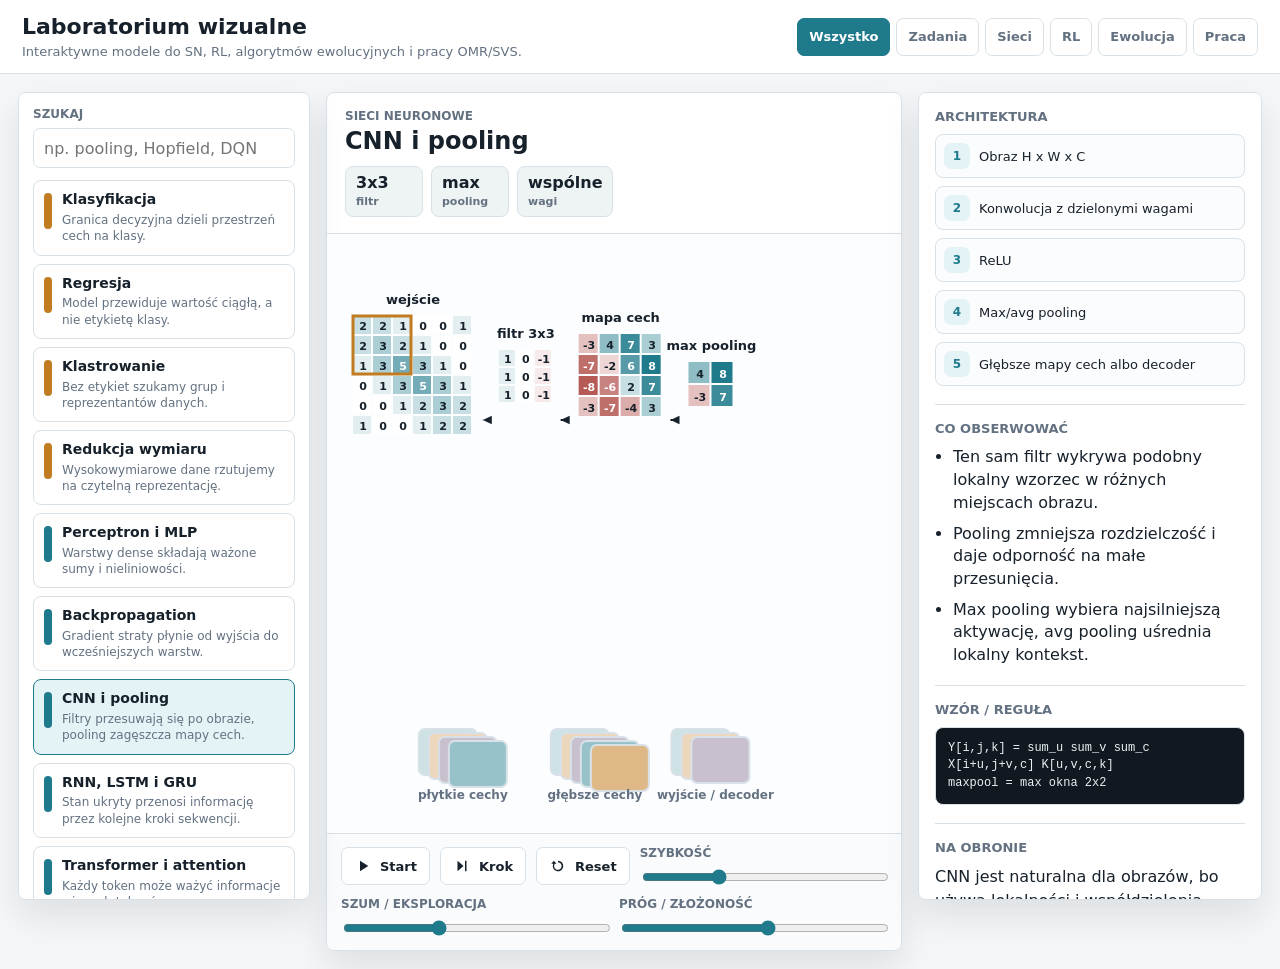
==== output/visualizer/index.html @ d6d4b53b "Add visualizer HTML and CSS for interactive models in neural networks, RL, and evolutionary algorith" ====
<!doctype html>
<html lang="pl">
<head>
  <meta charset="utf-8">
  <meta name="viewport" content="width=device-width, initial-scale=1">
  <title>Laboratorium wizualne - sieci, RL i ewolucja</title>
  <link rel="icon" href="data:,">
  <link rel="stylesheet" href="styles.css">
</head>
<body>
  <div class="app">
    <header class="topbar">
      <div>
        <h1>Laboratorium wizualne</h1>
        <p>Interaktywne modele do SN, RL, algorytmów ewolucyjnych i pracy OMR/SVS.</p>
      </div>
      <div class="top-actions" aria-label="Szybkie filtry">
        <button class="category-tab is-active" data-category="all">Wszystko</button>
        <button class="category-tab" data-category="task">Zadania</button>
        <button class="category-tab" data-category="network">Sieci</button>
        <button class="category-tab" data-category="rl">RL</button>
        <button class="category-tab" data-category="evolution">Ewolucja</button>
        <button class="category-tab" data-category="thesis">Praca</button>
      </div>
    </header>

    <main class="layout">
      <aside class="sidebar" aria-label="Lista tematów">
        <label class="search">
          <span>Szukaj</span>
          <input id="topicSearch" type="search" placeholder="np. pooling, Hopfield, DQN">
        </label>
        <div id="topicList" class="topic-list"></div>
      </aside>

      <section class="stage" aria-label="Wizualizacja">
        <div class="stage-head">
          <div>
            <div id="topicGroup" class="kicker">Sieci neuronowe</div>
            <h2 id="topicTitle">CNN i pooling</h2>
          </div>
          <div id="metricStrip" class="metric-strip"></div>
        </div>

        <div class="canvas-wrap">
          <canvas id="sceneCanvas"></canvas>
        </div>

        <div class="controls">
          <button id="playBtn" class="command" title="Start albo pauza animacji" aria-label="Start albo pauza animacji">
            <svg viewBox="0 0 24 24" aria-hidden="true"><path d="M8 5v14l11-7z"></path></svg>
            <span>Start</span>
          </button>
          <button id="stepBtn" class="command" title="Wykonaj jeden krok" aria-label="Wykonaj jeden krok">
            <svg viewBox="0 0 24 24" aria-hidden="true"><path d="M6 5l8 7-8 7V5zm10 0h2v14h-2V5z"></path></svg>
            <span>Krok</span>
          </button>
          <button id="resetBtn" class="command" title="Resetuj stan symulacji" aria-label="Resetuj stan symulacji">
            <svg viewBox="0 0 24 24" aria-hidden="true"><path d="M12 5a7 7 0 1 1-6.3 4H3l3.5-4L10 9H7.8A5 5 0 1 0 12 7V5z"></path></svg>
            <span>Reset</span>
          </button>
          <label class="slider">
            <span>Szybkość</span>
            <input id="speedRange" type="range" min="0.4" max="2.4" step="0.1" value="1">
          </label>
          <label class="slider">
            <span>Szum / eksploracja</span>
            <input id="noiseRange" type="range" min="0" max="1" step="0.05" value="0.35">
          </label>
          <label class="slider">
            <span>Próg / złożoność</span>
            <input id="complexityRange" type="range" min="0" max="1" step="0.05" value="0.55">
          </label>
        </div>
      </section>

      <aside class="inspector" aria-label="Opis architektury">
        <section>
          <h3>Architektura</h3>
          <div id="architecture" class="stack"></div>
        </section>
        <section>
          <h3>Co obserwować</h3>
          <ul id="observations" class="note-list"></ul>
        </section>
        <section>
          <h3>Wzór / reguła</h3>
          <pre id="formulaBox"></pre>
        </section>
        <section>
          <h3>Na obronie</h3>
          <p id="defenseNote" class="defense-note"></p>
        </section>
      </aside>
    </main>
  </div>

  <script src="app.js"></script>
</body>
</html>
---- output/visualizer/styles.css ----
:root {
  --bg: #f4f6f8;
  --surface: #ffffff;
  --surface-2: #eef3f4;
  --ink: #17212b;
  --muted: #637181;
  --line: #d8e1e7;
  --teal: #1f7a8c;
  --teal-2: #e4f3f5;
  --amber: #c17b21;
  --amber-2: #fff4df;
  --violet: #6d597a;
  --violet-2: #f0eaf4;
  --coral: #b65a55;
  --green: #2e7d57;
  --shadow: 0 16px 34px rgba(31, 47, 63, 0.10);
}

* {
  box-sizing: border-box;
}

html,
body {
  min-height: 100%;
}

body {
  margin: 0;
  background: var(--bg);
  color: var(--ink);
  font-family: Inter, ui-sans-serif, system-ui, -apple-system, BlinkMacSystemFont, "Segoe UI", sans-serif;
  letter-spacing: 0;
}

button,
input {
  font: inherit;
}

button {
  color: inherit;
}

.app {
  min-height: 100vh;
  display: grid;
  grid-template-rows: auto 1fr;
}

.topbar {
  position: sticky;
  top: 0;
  z-index: 20;
  display: grid;
  grid-template-columns: minmax(260px, 1fr) auto;
  gap: 18px;
  align-items: center;
  padding: 14px 22px;
  background: rgba(255, 255, 255, 0.96);
  border-bottom: 1px solid var(--line);
  backdrop-filter: blur(12px);
}

h1,
h2,
h3,
p {
  margin: 0;
}

h1 {
  font-size: 22px;
  line-height: 1.2;
}

.topbar p {
  margin-top: 4px;
  color: var(--muted);
  font-size: 13px;
}

.top-actions {
  display: flex;
  flex-wrap: wrap;
  gap: 6px;
  justify-content: flex-end;
}

.category-tab,
.command {
  min-height: 38px;
  border: 1px solid var(--line);
  border-radius: 7px;
  background: var(--surface);
  cursor: pointer;
}

.category-tab {
  padding: 0 11px;
  color: var(--muted);
  font-size: 13px;
  font-weight: 700;
}

.category-tab:hover,
.command:hover,
.topic-button:hover {
  border-color: #9fb0bd;
  background: #fbfdff;
}

.category-tab.is-active {
  color: #ffffff;
  border-color: var(--teal);
  background: var(--teal);
}

.layout {
  width: 100%;
  max-width: 1520px;
  margin: 0 auto;
  padding: 18px;
  display: grid;
  grid-template-columns: minmax(240px, 292px) minmax(0, 1fr) minmax(280px, 344px);
  gap: 16px;
}

.sidebar,
.stage,
.inspector {
  background: var(--surface);
  border: 1px solid var(--line);
  border-radius: 8px;
  box-shadow: var(--shadow);
}

.sidebar,
.inspector {
  align-self: start;
  max-height: calc(100vh - 92px);
  overflow: auto;
}

.sidebar {
  padding: 14px;
  position: sticky;
  top: 78px;
}

.search {
  display: grid;
  gap: 7px;
  margin-bottom: 12px;
}

.search span,
.slider span,
.kicker {
  color: var(--muted);
  font-size: 12px;
  font-weight: 800;
  text-transform: uppercase;
}

.search input {
  width: 100%;
  min-height: 40px;
  border: 1px solid var(--line);
  border-radius: 7px;
  padding: 0 10px;
  color: var(--ink);
  background: var(--surface);
}

.topic-list {
  display: grid;
  gap: 8px;
}

.topic-button {
  width: 100%;
  display: grid;
  grid-template-columns: 8px 1fr;
  gap: 10px;
  align-items: start;
  min-height: 60px;
  padding: 10px;
  border: 1px solid var(--line);
  border-radius: 8px;
  background: var(--surface);
  text-align: left;
  cursor: pointer;
}

.topic-button.is-active {
  border-color: var(--teal);
  background: var(--teal-2);
}

.topic-dot {
  width: 8px;
  height: 36px;
  border-radius: 8px;
  margin-top: 2px;
  background: var(--teal);
}

.topic-button[data-group="task"] .topic-dot { background: var(--amber); }
.topic-button[data-group="network"] .topic-dot { background: var(--teal); }
.topic-button[data-group="rl"] .topic-dot { background: var(--violet); }
.topic-button[data-group="evolution"] .topic-dot { background: var(--green); }
.topic-button[data-group="thesis"] .topic-dot { background: var(--coral); }

.topic-title {
  display: block;
  font-size: 14px;
  font-weight: 800;
  line-height: 1.2;
}

.topic-desc {
  display: block;
  margin-top: 4px;
  color: var(--muted);
  font-size: 12px;
  line-height: 1.35;
}

.stage {
  min-width: 0;
  display: grid;
  grid-template-rows: auto minmax(360px, 1fr) auto;
  overflow: hidden;
}

.stage-head {
  display: grid;
  grid-template-columns: minmax(0, 1fr);
  gap: 10px;
  align-items: start;
  padding: 16px 18px;
  border-bottom: 1px solid var(--line);
}

.kicker {
  margin-bottom: 5px;
}

h2 {
  font-size: 24px;
  line-height: 1.15;
}

.metric-strip {
  display: flex;
  flex-wrap: wrap;
  gap: 8px;
  justify-content: flex-start;
}

.metric {
  min-width: 78px;
  padding: 8px 10px;
  border: 1px solid var(--line);
  border-radius: 8px;
  background: var(--surface-2);
}

.metric strong {
  display: block;
  font-size: 16px;
  line-height: 1;
}

.metric span {
  display: block;
  margin-top: 4px;
  color: var(--muted);
  font-size: 11px;
  font-weight: 700;
}

.canvas-wrap {
  position: relative;
  min-height: 420px;
  background:
    linear-gradient(90deg, rgba(31, 122, 140, 0.05) 1px, transparent 1px),
    linear-gradient(0deg, rgba(31, 122, 140, 0.05) 1px, transparent 1px),
    #fbfdff;
  background-size: 28px 28px;
}

#sceneCanvas {
  display: block;
  width: 100%;
  height: 100%;
  min-height: 420px;
}

.controls {
  display: flex;
  flex-wrap: wrap;
  gap: 10px;
  align-items: center;
  padding: 12px 14px;
  border-top: 1px solid var(--line);
  background: #f9fbfc;
}

.command {
  display: inline-flex;
  align-items: center;
  justify-content: center;
  flex: 0 0 auto;
  gap: 8px;
  padding: 0 12px;
  font-size: 13px;
  font-weight: 800;
}

.command svg {
  width: 18px;
  height: 18px;
  fill: currentColor;
}

.slider {
  display: grid;
  flex: 1 1 150px;
  gap: 7px;
  min-width: 140px;
}

.slider input {
  width: 100%;
  accent-color: var(--teal);
}

.inspector {
  padding: 16px;
  position: sticky;
  top: 78px;
}

.inspector section + section {
  margin-top: 18px;
  padding-top: 16px;
  border-top: 1px solid var(--line);
}

h3 {
  margin-bottom: 10px;
  font-size: 13px;
  text-transform: uppercase;
  color: var(--muted);
}

.stack {
  display: grid;
  gap: 8px;
}

.layer-chip {
  display: grid;
  grid-template-columns: 26px 1fr;
  gap: 9px;
  align-items: center;
  min-height: 42px;
  padding: 8px;
  border: 1px solid var(--line);
  border-radius: 8px;
  background: #fbfcfd;
}

.layer-chip i {
  display: grid;
  place-items: center;
  width: 26px;
  height: 26px;
  border-radius: 7px;
  background: var(--teal-2);
  color: var(--teal);
  font-style: normal;
  font-size: 12px;
  font-weight: 900;
}

.layer-chip span {
  font-size: 13px;
  line-height: 1.35;
}

.note-list {
  margin: 0;
  padding-left: 18px;
  color: var(--ink);
}

.note-list li {
  margin: 0 0 8px;
  line-height: 1.42;
}

pre {
  white-space: pre-wrap;
  margin: 0;
  padding: 12px;
  border: 1px solid var(--line);
  border-radius: 8px;
  background: #111820;
  color: #e9f4f6;
  font-size: 12px;
  line-height: 1.45;
}

.defense-note {
  color: var(--ink);
  line-height: 1.48;
}

button:focus-visible,
input:focus-visible {
  outline: 3px solid rgba(193, 123, 33, 0.35);
  outline-offset: 2px;
}

@media (max-width: 1180px) {
  .topbar {
    grid-template-columns: 1fr;
  }

  .top-actions,
  .metric-strip {
    justify-content: flex-start;
  }

  .layout {
    max-width: 1120px;
    grid-template-columns: minmax(230px, 280px) minmax(0, 1fr);
    grid-template-areas:
      "sidebar stage"
      "inspector inspector";
  }

  .sidebar {
    grid-area: sidebar;
    top: 146px;
    max-height: calc(100vh - 164px);
  }

  .stage {
    grid-area: stage;
    align-self: start;
  }

  .inspector {
    grid-area: inspector;
    position: static;
    max-height: none;
  }
}

@media (max-width: 860px) {
  .layout {
    max-width: 640px;
    grid-template-columns: 1fr;
    grid-template-areas:
      "sidebar"
      "stage"
      "inspector";
  }

  .sidebar {
    position: static;
    max-height: none;
  }
}

@media (max-width: 720px) {
  .topbar {
    padding: 12px;
  }

  .layout {
    padding: 10px;
    gap: 10px;
  }

  .sidebar {
    max-height: 58vh;
    overflow: auto;
  }

  h1 {
    font-size: 20px;
  }

  h2 {
    font-size: 21px;
  }

  .category-tab {
    flex: 1 1 30%;
  }

  .controls {
    gap: 8px;
  }

  .command {
    justify-content: center;
  }

  .canvas-wrap,
  #sceneCanvas {
    min-height: 360px;
  }
}
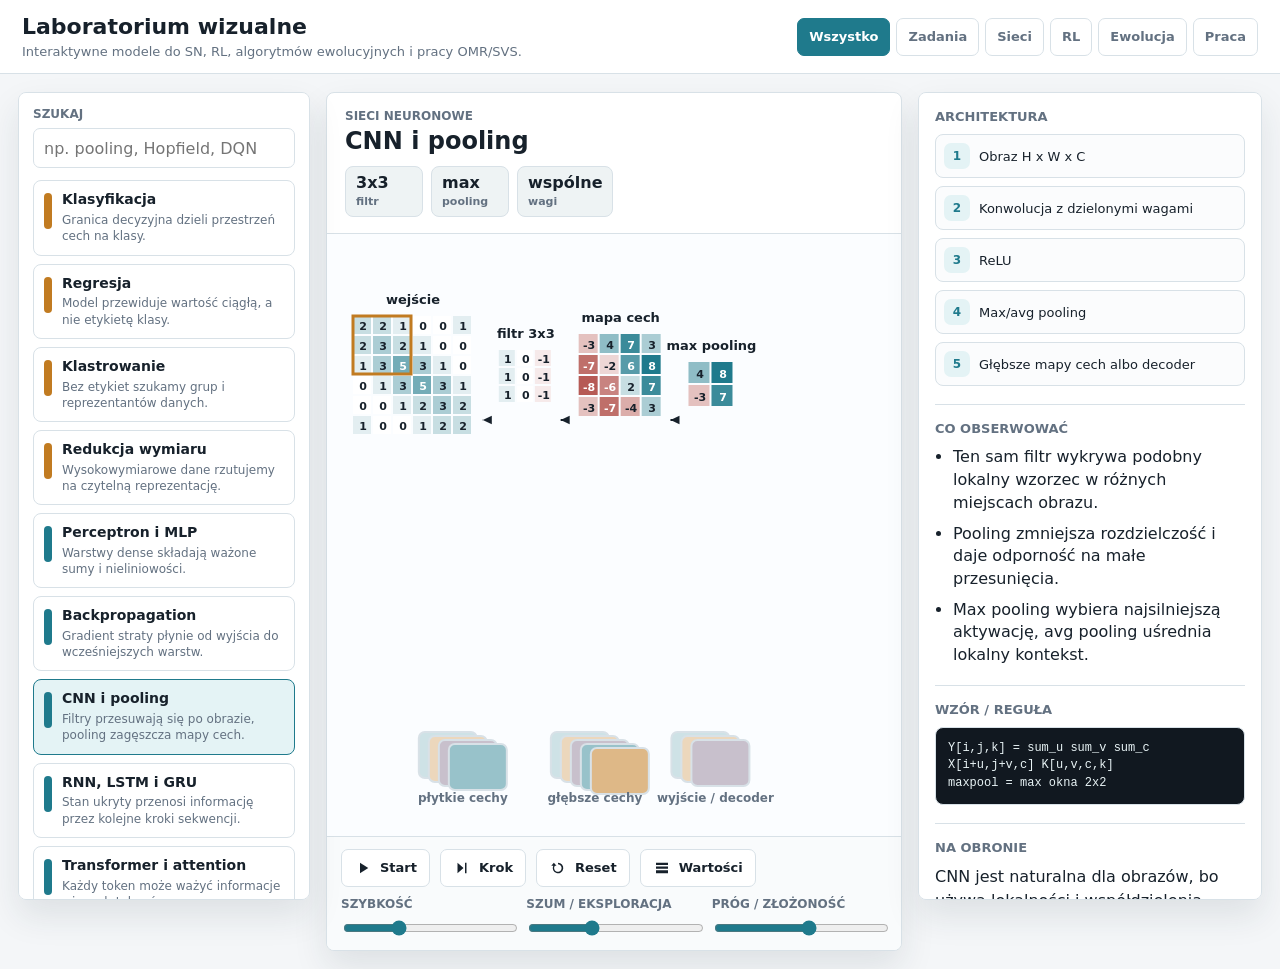
==== commit 93a0d70d: "Add toggle button for cell values visibility and update styles - Introduced a new button to toggle t" ====
--- a/output/visualizer/index.html
+++ b/output/visualizer/index.html
@@ -59,6 +59,10 @@
             <svg viewBox="0 0 24 24" aria-hidden="true"><path d="M12 5a7 7 0 1 1-6.3 4H3l3.5-4L10 9H7.8A5 5 0 1 0 12 7V5z"></path></svg>
             <span>Reset</span>
           </button>
+          <button id="valueToggleBtn" class="command" title="Pokaż albo ukryj wartości komórek" aria-label="Pokaż albo ukryj wartości komórek" aria-pressed="false">
+            <svg viewBox="0 0 24 24" aria-hidden="true"><path d="M4 5h16v3H4V5zm0 5h16v3H4v-3zm0 5h16v4H4v-4z"></path></svg>
+            <span>Wartości</span>
+          </button>
           <label class="slider">
             <span>Szybkość</span>
             <input id="speedRange" type="range" min="0.4" max="2.4" step="0.1" value="1">
--- a/output/visualizer/styles.css
+++ b/output/visualizer/styles.css
@@ -116,6 +116,12 @@
   background: var(--teal);
 }
 
+.command.is-active {
+  color: #ffffff;
+  border-color: var(--teal);
+  background: var(--teal);
+}
+
 .layout {
   width: 100%;
   max-width: 1520px;
